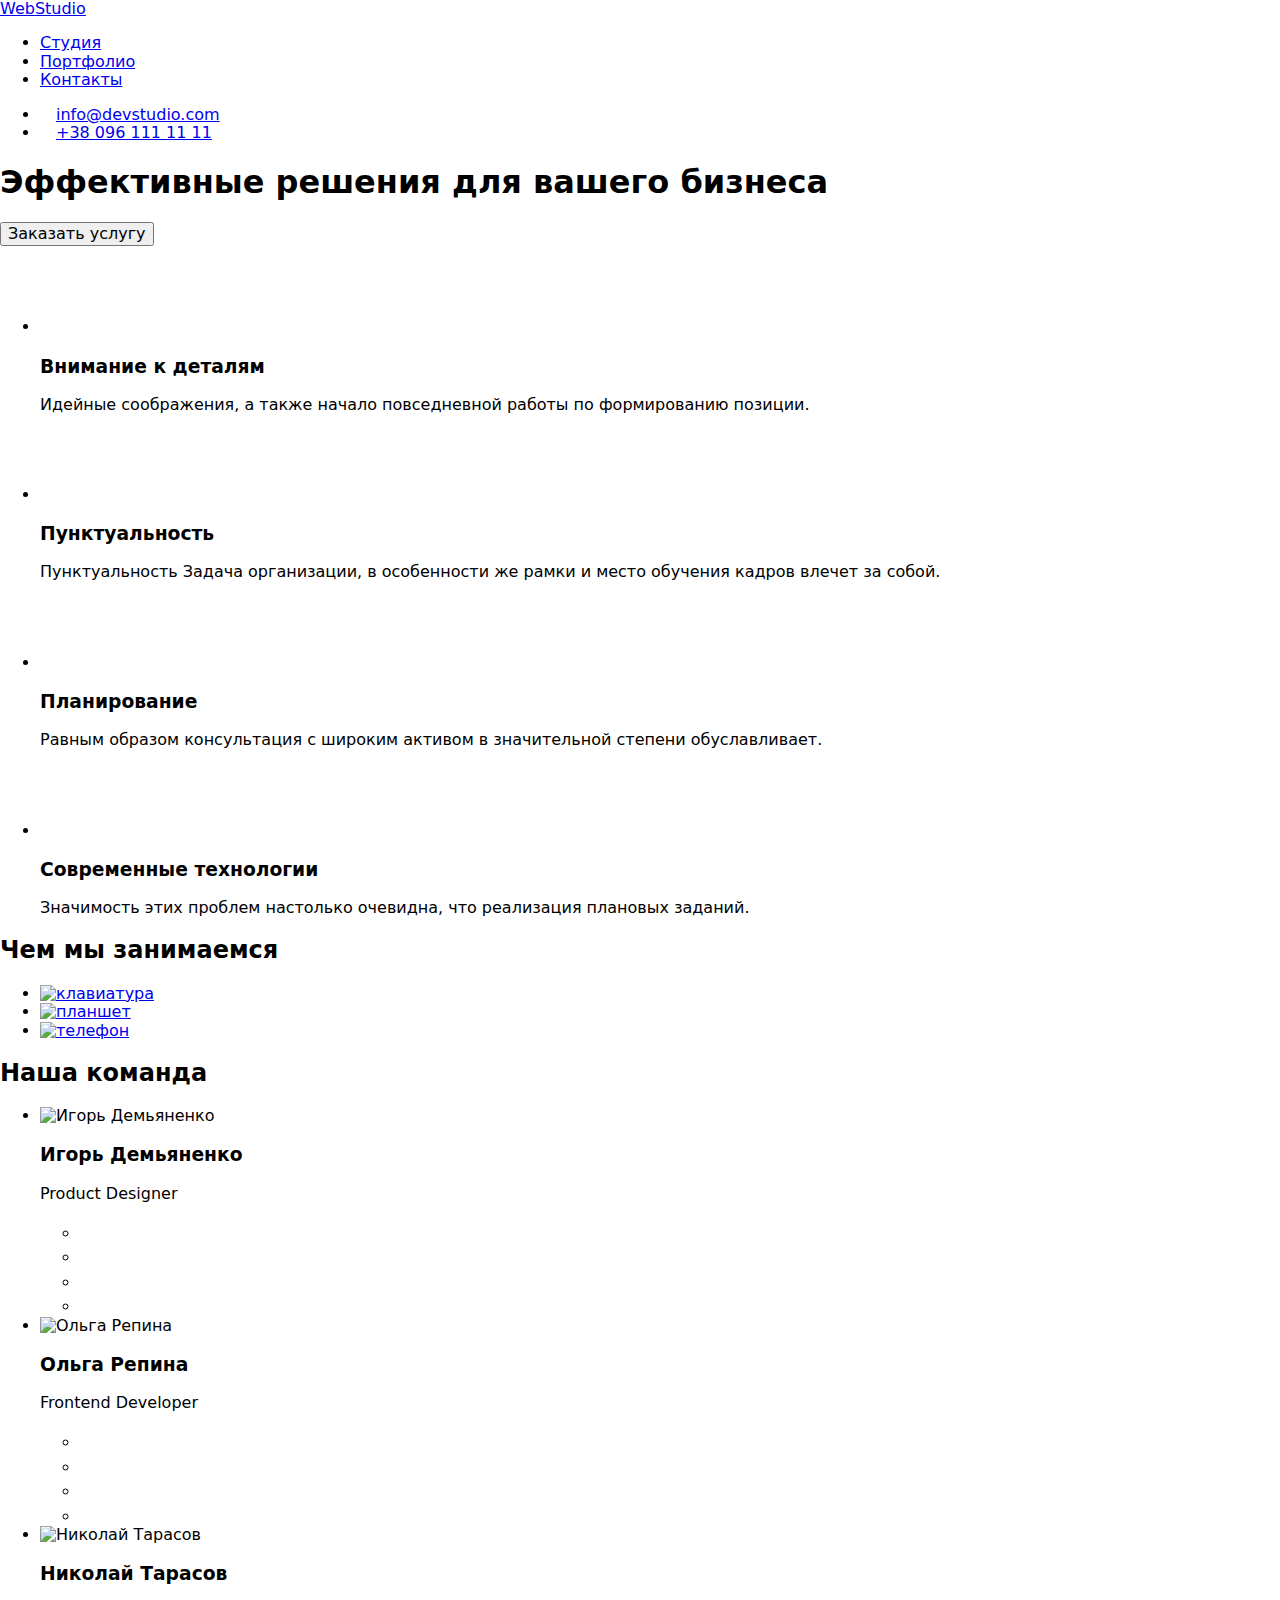
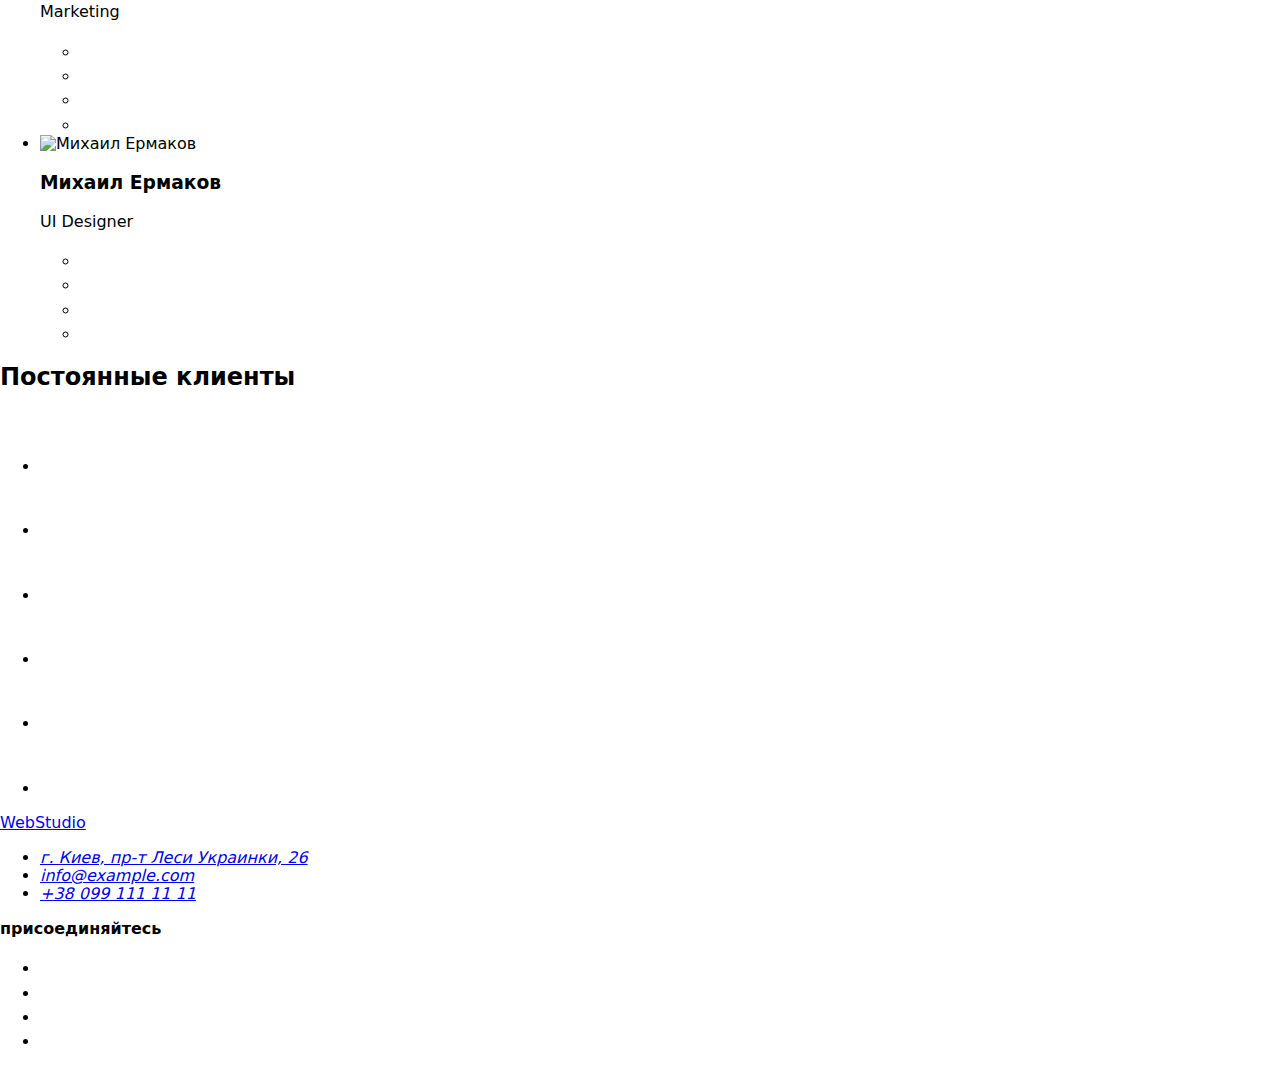
==== index.html @ 39ee857d "Add files via upload" ====
<!DOCTYPE html>
<html lang="ru">

<head>
    <meta charset="UTF-8" />
    <meta http-equiv="X-UA-Compatible" content="IE=edge" />
    <meta name="viewport" content="width=device-width, initial-scale=1.0" />
    <title>GOIT-MARKUP-HW-03</title>
    
    <!--Шрифти-->
    <link rel="preconnect" href="https://fonts.googleapis.com">
    <link rel="preconnect" href="https://fonts.gstatic.com" crossorigin>
    <link
        href="https://fonts.googleapis.com/css2?family=Raleway:wght@700&family=Roboto:wght@400;500;700;900&display=swap"
        rel="stylesheet">
        <!--normalize styles start-->
        <link rel="stylesheet" href="https://cdn.jsdelivr.net/npm/modern-normalize@1.1.0/modern-normalize.min.css">
        <!--normalize styles end-->
        <!--Стили файла index.html-->
    <link rel="stylesheet" href="./CSS/styles.css">    
</head>

<body>
    
    <header class="header">
            <div class="container top">
            <nav class="navilist">
                    <a class="logo" href="index.html"><span>Web</span>Studio</a>
                <ul class="list-a">
                    <li class="list"><a class="current header-link" href="index.html">Студия</a></li>
                    <li class="list"><a class="header-link" href="portfolio.html">Портфолио</a></li>
                    <li class="list"><a class="header-link" href="contakt">Контакты</a></li>
                </ul>
        </nav> 
        <ul class="nav">
            <li class="list-contact list"><a class="contact-link" href="mailto:info@devstudio.com" aria-label="почта"><svg class="icon" width="16" height="12">
                <use href="./imeges/icons.svg#icon-emeill"></use>
            </svg>info@devstudio.com</a>
            </li>
            <li class="list-contact list"><a class="contact-link" href="tel:+380961111111" aria-label="телефон"><svg class="icon" width="16" height="12">
                <use href="./imeges/icons.svg#icon-phone"></use></svg>+38 096 111 11 11</a>
            </li>
        </ul>
                
        </div>
    </header> 
        
        <main>
            <section class="header-block box overiay">
            <div class="container">
                <h1 class="block">
                Эффективные решения для вашего бизнеса
            </h1>
            <button class="header-button" type="button">Заказать услугу</button>
            </div>
        </section> 
        
        <section class="section">
        <div class="container">
            <h2 hidden>Наши задачи</h2>
            <ul class="detali about-text">
                <li class="title-list">
                    <div class="feature">
                        <svg width="70" height="70">
                        <use href="./imeges/icons.svg#icon-antenna"></use>
                    </svg>
                    </div>
                    
                    <h3 class="about-title">Внимание к деталям</h3>
                    <p class="about-list">
                        Идейные соображения, а также начало повседневной работы по
                        формированию позиции.
                    </p>
                </li>
                <li class="title-list">
                    <div class="feature">
                        <svg width="70" height="70">
                        <use href="./imeges/icons.svg#icon-clock"></use>
                    </svg>
                    </div>
                    
                    <h3 class="about-title">Пунктуальность</h3>
                    <p class="about-list">
                        Пунктуальность Задача организации, в особенности же рамки и место
                        обучения кадров влечет за собой.
                    </p>
                </li>
                <li class="title-list">
                    <div class="feature">
                        <svg width="70" height="70">
                        <use href="./imeges/icons.svg#icon-diagram"></use>
                    </svg>
                    </div>
                    
                    <h3 class="about-title">Планирование</h3>
                    <p class="about-list">
                        Равным образом консультация с широким активом в значительной
                        степени обуславливает.
                    </p>
                </li>
                <li class="title-list">
                    <div class="feature">
                        <svg width="70" height="70">
                        <use href="./imeges/icons.svg#icon-astronaut"></use>
                    </svg>
                    </div>
                    
                    <h3 class="about-title">Современные технологии</h3>
                    <p class="about-list">
                        Значимость этих проблем настолько очевидна, что реализация
                        плановых заданий.
                    </p>
                </li>
            </ul>
        </div>
        </section>
        
        <section class="section innert">
            <div class="container">
            <h2 class="about">Чем мы занимаемся</h2>
            <ul class="about-a">
                <li class="about-a">
                    <a href="./imeges/img1.jpg"><img src="./imeges/img1.jpg" alt="клавиатура" width="370"
                            height="294" /></a>
                </li>
                <li class="about-a">
                    <a href="./imeges/img2(1).jpg"><img src="./imeges/img2(1).jpg" alt="планшет" width="370"
                            height="294" /></a>
                </li>
                <li class="about-a">
                    <a href="./imeges/img3.jpg"><img src="./imeges/img3.jpg" alt="телефон" width="370"
                            height="294" /></a>
                </li>
            </ul>
            </div>
        </section>
        
        <section class="section comanda">
            <div class="container">
                
                    <h2 class="about">Наша команда</h2>
                    <ul class="card">
                        <li class="team-itt">
                    <img src="./imeges/img4(1).jpg" alt="Игорь Демьяненко" width="270" height="260" />
                    <div class="team-cardi">
                        <h3 class="title">Игорь Демьяненко</h3>
                    <p class="title-title" lang="en">Product Designer</p>
                    <ul class="media">
                        <li class="media-list">
                            <a class="sicial-media-linc"
                    href="" 
                    target="_blank"
                    rel="noopener noreferrer"
                    aria-label="instagram"> 
                        <svg class="sicial-media-icon" width="20" height="20">
                            <use href="./imeges/icons.svg#icon-instagram"></use>
                        </svg>
                    </a>
                        </li>
                        <li class="media-list">
                    <a class="sicial-media-linc" 
                    href="" 
                    target="_blank" 
                    rel="noopener noreferrer" 
                    aria-label="twitter">
                        <svg class="sicial-media-icon" width="20" height="20">
                            <use href="./imeges/icons.svg#icon-twitter"></use>
                        </svg>
                    </a>
                        </li>
                        <li class="media-list">
                    <a class="sicial-media-linc" 
                    href="" 
                    target="_blank" 
                    rel="noopener noreferrer" 
                    aria-label="facebook">
                        <svg class="sicial-media-icon" width="20" height="20">
                            <use href="./imeges/icons.svg#icon-facebook"></use>
                        </svg>
                    </a>
                        </li>
                        <li class="media-list">
                    <a class="sicial-media-linc" 
                    href="" 
                    target="_blank" 
                    rel="noopener noreferrer" 
                    aria-label="linkedin">
                        <svg class="sicial-media-icon" width="20" height="20">
                            <use href="./imeges/icons.svg#icon-linkedin"></use>
                        </svg>
                    </a>
                        </li>
                    </ul>
                    </div>
                        </li>
                        <li class="team-itt">
                        <img src="./imeges/img5(1).jpg" alt="Ольга Репина" width="270" height="260" />    
                    <div class="team-cardi">
                    <h3 class="title">Ольга Репина</h3>
                    <p class="title-title" lang="en">Frontend Developer</p>
                    <ul class="media">
                        <li class="media-list">
                            <a class="sicial-media-linc" 
                            href="" 
                            target="_blank" 
                            rel="noopener noreferrer" 
                            aria-label="instagram">
                                <svg class="sicial-media-icon" width="20" height="20">
                                    <use href="./imeges/icons.svg#icon-instagram"></use>
                                </svg>
                            </a>
                        </li>
                        <li class="media-list">
                            <a class="sicial-media-linc" 
                            href="" 
                            target="_blank" 
                            rel="noopener noreferrer" 
                            aria-label="twitter">
                                <svg class="sicial-media-icon" width="20" height="20">
                                    <use href="./imeges/icons.svg#icon-twitter"></use>
                                </svg>
                            </a>
                        </li>
                        <li class="media-list">
                            <a class="sicial-media-linc" 
                            href="" 
                            target="_blank" 
                            rel="noopener noreferrer" 
                            aria-label="facebook">
                                <svg class="sicial-media-icon" width="20" height="20">
                                    <use href="./imeges/icons.svg#icon-facebook"></use>
                                </svg>
                            </a>
                        </li>
                        <li class="media-list">
                            <a class="sicial-media-linc" 
                            href="" 
                            target="_blank" 
                            rel="noopener noreferrer" 
                            aria-label="linkedin">
                                <svg class="sicial-media-icon" width="20" height="20">
                                    <use href="./imeges/icons.svg#icon-linkedin"></use>
                                </svg>
                            </a>
                        </li>
                    </ul>
                    </div>
                        </li>
                        <li class="team-itt">
                    <img src="./imeges/img6(1).jpg" alt="Николай Тарасов" width="270" height="260" />
                    <div class="team-cardi">
                        <h3 class="title">Николай Тарасов</h3>
                    <p class="title-title" lang="en">Marketing</p>
                    <ul class="media">
                        <li class="media-list">
                            <a class="sicial-media-linc" 
                            href="" 
                            target="_blank" 
                            rel="noopener noreferrer" 
                            aria-label="instagram">
                                <svg class="sicial-media-icon" width="20" height="20">
                                    <use href="./imeges/icons.svg#icon-instagram"></use>
                                </svg>
                            </a>
                        </li>
                        <li class="media-list">
                            <a class="sicial-media-linc" 
                            href="" 
                            target="_blank" 
                            rel="noopener noreferrer" 
                            aria-label="twitter">
                                <svg class="sicial-media-icon" width="20" height="20">
                                    <use href="./imeges/icons.svg#icon-twitter"></use>
                                </svg>
                            </a>
                        </li>
                        <li class="media-list">
                            <a class="sicial-media-linc" 
                            href="" 
                            target="_blank" 
                            rel="noopener noreferrer" 
                            aria-label="facebook">
                                <svg class="sicial-media-icon" width="20" height="20">
                                    <use href="./imeges/icons.svg#icon-facebook"></use>
                                </svg>
                            </a>
                        </li>
                        <li class="media-list">
                            <a class="sicial-media-linc" 
                            href="" 
                            target="_blank" 
                            rel="noopener noreferrer" 
                            aria-label="linkedin">
                                <svg class="sicial-media-icon" width="20" height="20">
                                    <use href="./imeges/icons.svg#icon-linkedin"></use>
                                </svg>
                            </a>
                        </li>
                    </ul>
                </div>
                        </li>
                        <li class="team-itt">
                    <img src="./imeges/img7(1).jpg" alt="Михаил Ермаков" width="270" height="260" />
                    <div class="team-cardi">
                        <h3 class="title">Михаил Ермаков</h3>
                    <p class="title-title" lang="en">UI Designer</p>
                    <ul class="media">
                        <li class="media-list">
                            <a class="sicial-media-linc" href="" target="_blank" rel="noopener noreferrer" aria-label="instagram">
                                <svg class="sicial-media-icon" width="20" height="20">
                                    <use href="./imeges/icons.svg#icon-instagram"></use>
                                </svg>
                            </a>
                        </li>
                        <li class="media-list">
                            <a class="sicial-media-linc" href="" target="_blank" rel="noopener noreferrer" aria-label="twitter">
                                <svg class="sicial-media-icon" width="20" height="20">
                                    <use href="./imeges/icons.svg#icon-twitter"></use>
                                </svg>
                            </a>
                        </li>
                        <li class="media-list">
                            <a class="sicial-media-linc" href="" target="_blank" rel="noopener noreferrer" aria-label="facebook">
                                <svg class="sicial-media-icon" width="20" height="20">
                                    <use href="./imeges/icons.svg#icon-facebook"></use>
                                </svg>
                            </a>
                        </li>
                        <li class="media-list">
                            <a class="sicial-media-linc" href="" target="_blank" rel="noopener noreferrer" aria-label="linkedin">
                                <svg class="sicial-media-icon" width="20" height="20">
                                    <use href="./imeges/icons.svg#icon-linkedin"></use>
                                </svg>
                            </a>
                        </li>
                    </ul>
                </div>
                        </li>
                    </ul>
                
            </div>
            
        </section>
        <section class="section">
            <div class="container">
                <h2 class="about">Постоянные клиенты</h2>
                <ul class="client-items">
                    <li class="client">
                            <a class="client-list" href=""
                        target="_blank"
                    rel="noopener noreferrer"
                    aria-label="logo">
                    <svg class="client-icon" width="106" height="60">
                        <use href="./imeges/icons.svg#icon-logo"></use>
                    </svg>
                </a>
                    </li>
                    <li class="client">
                        <a class="client-list" href=""
                        target="_blank"
                    rel="noopener noreferrer"
                    aria-label="logo-1">
                    <svg class="client-icon" width="106" height="60">
                        <use href="./imeges/icons.svg#icon-logo-1"></use>
                        </svg>
                    </a>
                    </li>
                    <li class="client">
                    <a class="client-list" href="" 
                        target="_blank" 
                        rel="noopener noreferrer"
                        aria-label="logo-2">
                            <svg class="client-icon" width="106" height="60">
                                <use href="./imeges/icons.svg#icon-logo-2"></use>
                            </svg>
                        </a>
                    </li>
                    <li class="client">
                        <a class="client-list" href="" 
                        target="_blank" 
                        rel="noopener noreferrer" 
                        aria-label="logo-3">
                            <svg class="client-icon" width="106" height="60">
                                <use href="./imeges/icons.svg#icon-logo-3"></use>
                            </svg>
                        </a>
                    </li>
                    <li class="client">
                        <a class="client-list" href="" 
                        target="_blank" 
                        rel="noopener noreferrer" 
                        aria-label="logo-4">
                            <svg class="client-icon" width="106" height="60">
                                <use href="./imeges/icons.svg#icon-logo-4"></use>
                            </svg>
                        </a>
                    </li>
                    <li class="client">
                        <a class="client-list" href="" 
                        target="_blank" 
                        rel="noopener noreferrer" 
                        aria-label="logo-5">
                            <svg class="client-icon" width="106" height="60">
                                <use  href="./imeges/icons.svg#icon-logo-5"></use>
                            </svg>
                        </a>
                    </li>
                </ul>
            </div>
            
        </section>
    </main>
    <footer class="footer">
        <div class="container line">
            <div class="fot">
                <a class="footer-logo" href="index.html"><span>Web</span>Studio</a>
        
        <address class="foott">
            <ul>
                <li class="addres"><a class="footer-addres foot" href="https://goo.gl/maps/piqngm7oDQpEDh6u6" target="_blank"
                        rel="noopener nofollow noreferrer">г. Киев, пр-т Леси Украинки, 26</a></li>
                <li class="addres">
                    <a class="contakt-link foot" href="mailto:info@example.com">info@example.com</a>
                </li>
                <li class="addres">
                    <a class="contakt-link foot" href="tel:+380991111111">+38 099 111 11 11</a>
                </li>
            </ul>
        </address>
            </div>
            <div class="fotter">
                <strong class="footer-media">присоединяйтесь</strong>
        <ul class="media">
            <li class="media-list">
                <a class="footer-sicial" href="" target="_blank" rel="noopener noreferrer" aria-label="instagram">
                    <svg class="footer-media-icon" width="20" height="20">
                        <use href="./imeges/icons.svg#icon-instagram"></use>
                    </svg>
                </a>
            </li>
            <li class="media-list">
                <a class="footer-sicial" href="" target="_blank" rel="noopener noreferrer" aria-label="twitter">
                    <svg class="footer-media-icon" width="20" height="20">
                        <use href="./imeges/icons.svg#icon-twitter"></use>
                    </svg>
                </a>
            </li>
            <li class="media-list">
                <a class="footer-sicial" href="" target="_blank" rel="noopener noreferrer" aria-label="facebook">
                    <svg class="footer-media-icon" width="20" height="20">
                        <use href="./imeges/icons.svg#icon-facebook"></use>
                    </svg>
                </a>
            </li>
            <li class="media-list">
                <a class="footer-sicial" href="" target="_blank" rel="noopener noreferrer" aria-label="linkedin">
                    <svg class="footer-media-icon" width="20" height="20">
                        <use href="./imeges/icons.svg#icon-linkedin"></use>
                    </svg>
                </a>
            </li>
        </ul>
            </div>
        </div>
    </footer>
</body>

</html>
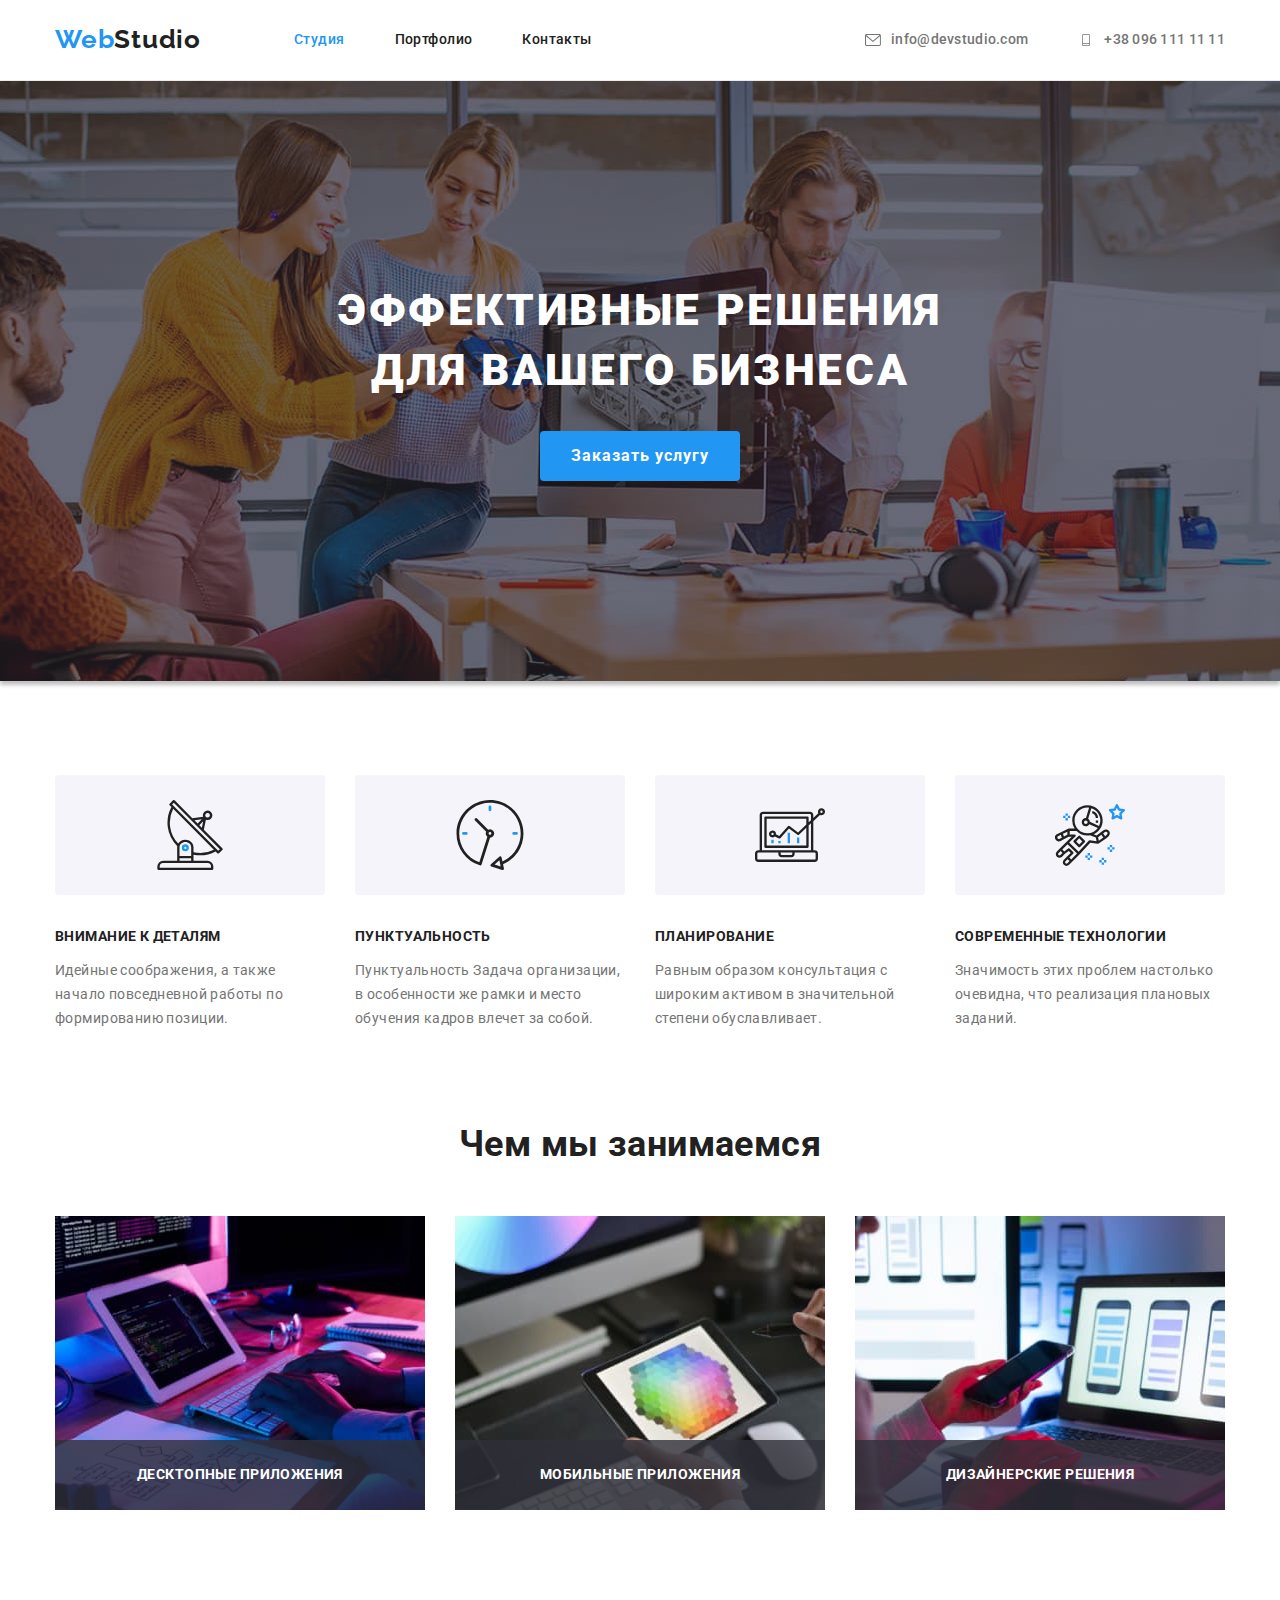
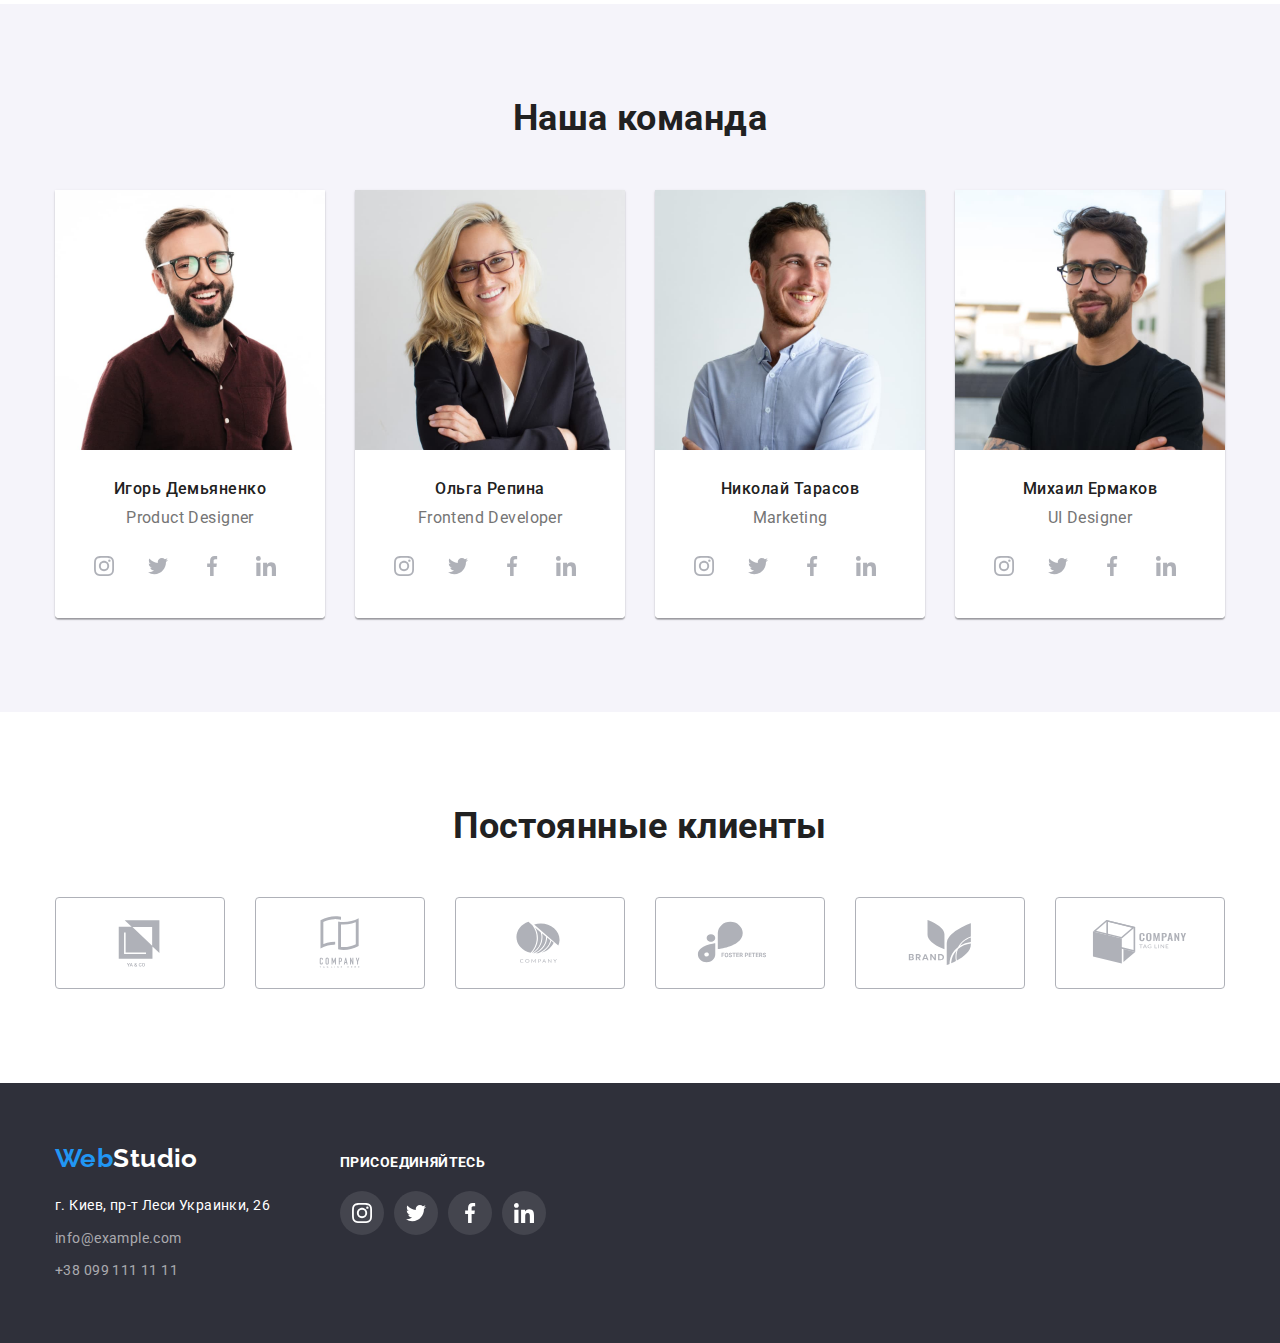
==== commit dc148632: "работа" ====
--- a/index.html
+++ b/index.html
@@ -46,12 +46,32 @@
     </header> 
         
         <main>
-            <section class="header-block box overiay">
+            <section class="header-block box overliay">
             <div class="container">
                 <h1 class="block">
                 Эффективные решения для вашего бизнеса
             </h1>
-            <button class="header-button" type="button">Заказать услугу</button>
+
+
+            <button data-modal-open="" class="header-button" type="button" >Заказать услугу</button>
+
+
+
+            <div class="backdrop is-hidden" data-modal>
+                <div class="modal">
+                    <p>
+                        Lorem ipsum dolor sit amet consectetur adipisicing elit. Officia, ex.,
+                    </p>
+                    <button data-modal-close=""><svg class="icon-close" width="18" height="18">
+                        <use href="./imeges/icons.svg#icon-close"></use>
+                    </svg></button>
+                </div>
+
+            </div>
+            
+
+
+
             </div>
         </section> 
         
@@ -122,14 +142,23 @@
                 <li class="about-a">
                     <a href="./imeges/img1.jpg"><img src="./imeges/img1.jpg" alt="клавиатура" width="370"
                             height="294" /></a>
+                    <div class="label">
+                        <h3 class="meta">Десктопные приложения</h3>
+                    </div>        
                 </li>
                 <li class="about-a">
                     <a href="./imeges/img2(1).jpg"><img src="./imeges/img2(1).jpg" alt="планшет" width="370"
                             height="294" /></a>
+                        <div class="label">
+                            <h3 class="meta">Мобильные приложения</h3>
+                        </div>
                 </li>
                 <li class="about-a">
                     <a href="./imeges/img3.jpg"><img src="./imeges/img3.jpg" alt="телефон" width="370"
                             height="294" /></a>
+                        <div class="label">
+                            <h3 class="meta">Дизайнерские решения</h3>
+                        </div>
                 </li>
             </ul>
             </div>
@@ -346,9 +375,8 @@
                 <h2 class="about">Постоянные клиенты</h2>
                 <ul class="client-items">
                     <li class="client">
-                            <a class="client-list" href=""
-                        target="_blank"
-                    rel="noopener noreferrer"
+                            <a class="client-list" href="#"
+                    
                     aria-label="logo">
                     <svg class="client-icon" width="106" height="60">
                         <use href="./imeges/icons.svg#icon-logo"></use>
@@ -356,9 +384,8 @@
                 </a>
                     </li>
                     <li class="client">
-                        <a class="client-list" href=""
-                        target="_blank"
-                    rel="noopener noreferrer"
+                        <a class="client-list" href="#"
+                    
                     aria-label="logo-1">
                     <svg class="client-icon" width="106" height="60">
                         <use href="./imeges/icons.svg#icon-logo-1"></use>
@@ -366,9 +393,8 @@
                     </a>
                     </li>
                     <li class="client">
-                    <a class="client-list" href="" 
-                        target="_blank" 
-                        rel="noopener noreferrer"
+                    <a class="client-list" href="#" 
+                        
                         aria-label="logo-2">
                             <svg class="client-icon" width="106" height="60">
                                 <use href="./imeges/icons.svg#icon-logo-2"></use>
@@ -376,9 +402,8 @@
                         </a>
                     </li>
                     <li class="client">
-                        <a class="client-list" href="" 
-                        target="_blank" 
-                        rel="noopener noreferrer" 
+                        <a class="client-list" href="#" 
+                        
                         aria-label="logo-3">
                             <svg class="client-icon" width="106" height="60">
                                 <use href="./imeges/icons.svg#icon-logo-3"></use>
@@ -386,9 +411,8 @@
                         </a>
                     </li>
                     <li class="client">
-                        <a class="client-list" href="" 
-                        target="_blank" 
-                        rel="noopener noreferrer" 
+                        <a class="client-list" href="#" 
+                        
                         aria-label="logo-4">
                             <svg class="client-icon" width="106" height="60">
                                 <use href="./imeges/icons.svg#icon-logo-4"></use>
@@ -396,9 +420,8 @@
                         </a>
                     </li>
                     <li class="client">
-                        <a class="client-list" href="" 
-                        target="_blank" 
-                        rel="noopener noreferrer" 
+                        <a class="client-list" href="#" 
+                        
                         aria-label="logo-5">
                             <svg class="client-icon" width="106" height="60">
                                 <use  href="./imeges/icons.svg#icon-logo-5"></use>
@@ -463,6 +486,7 @@
             </div>
         </div>
     </footer>
+    <script src="./js/modal.js"></script>
 </body>
 
 </html>--- a/CSS/styles.css
+++ b/CSS/styles.css
@@ -0,0 +1,991 @@
+*,
+*::before,
+*::after {
+box-sizing: border-box;
+}
+
+:root {
+    --black-text: #212121;
+    --grey-text: #757575;
+    --grey-bg: #F5F4FA;
+    --white: #ffffff;
+    --blue: #2196f3;
+    --bluedark: #188CE8;
+    --black-bg: #2F303A;
+    --crem: #EEEEEE;
+    --crem-grey: #E5E5E5;
+    --grey: #ECECEC;
+    --grey-blue: #AFB1B8;
+    --items:3;
+    --indent:30px;
+    --anim-fast:250ms;
+    --cubik:cubik-bezier (0.4, 0, 0.2, 1);
+}
+
+body {
+    background-color: var(--white);
+    font-family: 'Roboto', sans-serif;
+    font-size: 14px;
+    color: var(--grey-text);
+    line-height: 1.14;
+    letter-spacing: 0.03em;
+
+}
+h1,
+h2,
+h3,
+h4,
+p{
+    margin: 0px;
+
+}
+ul{
+    list-style: none;
+    padding-left: 0;
+    margin: 0;
+}
+
+span {
+    color: var(--blue);
+}
+
+ul {
+    list-style-type: none;
+    margin: 0px;
+    padding: 0px;
+}
+
+img{
+    display: block;
+    max-width: 100%;
+    height: auto;
+}
+a {
+    text-decoration: none;
+} 
+address{
+    font-style: normal;
+        /* or */
+    font-style: inherit;
+}
+
+
+.container{
+width: 1200px;
+padding-left: 15px;
+padding-right: 15px;
+
+margin-left: auto;
+margin-right: auto;
+}
+
+
+.header-block {
+max-width: 1600px;
+padding-top: 200px;
+padding-bottom: 200px;
+color: var(--white);
+
+}
+.header{
+display: flex;
+display: inline-block;
+border-bottom: 1px solid var(--grey);
+
+}
+
+.backdrop{
+    /* position: fixed; */
+    /* top: 0;
+    left: 0; */
+    width: 100%;
+    height: 100%;
+    background-color: var(--white);
+    /* background-color: rgba(255, 255, 255, 0.1); */
+    opacity: 1;
+    visibility: visible;
+    
+}
+.backdrop.is-hidden{
+    visibility: hidden;
+    opacity: 0;
+    pointer-events: none;
+}
+.backdrop.is-hidden .modal {
+    transform: translate(-50%, -50%) scale(0.7);
+}
+.modal{
+    width: 528px;
+    height: 581px; ;
+}
+.icon-close{
+
+    top: 235;
+    left: 1032;
+}
+.picture{
+    position: relative;
+    overflow: hidden;
+
+}
+.team-it:hover .portfolio-overlay{
+transform: translateY(0);
+}
+
+.portfolio-overlay{
+    padding: 15px;
+    backdrop-filter: blur(3px);
+    background-color:rgba(33, 150, 243, 0.9); ;
+    display: flex;
+    align-items: center;
+    justify-content: center;
+    position: absolute;
+    top: 0;
+    left: 0;
+    width: 100%;
+    height: 100%; 
+transition: transform var(--anim-fast);
+
+    transform: translateY(100%);
+
+
+}
+.portfolio-desc{
+    /* position: absolute; */
+    font-family: "Roboto";
+    font-style: normal;
+    font-weight: 400;
+    font-size: 18px;
+    line-height: 1.55;
+    letter-spacing: 0.03em;
+    color: var(--white);
+    margin-left: 24px;
+    margin-right: 24px;
+    
+}
+
+
+
+
+/* img overliay */
+.overliay{
+    max-width: 1600px;
+    height: 600px;
+    margin-left: auto;
+    margin-right: auto;
+
+    
+    background-repeat: no-repeat;
+    background-position: center;
+    background-size: cover; 
+    background-image: linear-gradient(to right, rgba(55, 56, 68, 0.4), rgba(55, 56, 68, 0.4)
+    ), url(../imeges/fon/Img.jpg);
+box-shadow: 0px 4px 4px rgba(0, 0, 0, 0.25);
+
+}
+.box{
+    
+
+background-color: var(--black-bg);
+}
+    
+
+/** Styles icons */
+
+
+
+.feature{
+    display: flex;
+    justify-content: center;
+    align-items: center;
+    margin-bottom: 30px;
+    border-radius: 4px ;
+width: 270px;
+height: 120px;
+background-color: var(--grey-bg);
+}
+
+
+.icon{
+    margin-right: 10px;
+    align-items: center;
+}
+
+.contact-link:hover,
+.contact-link:focus{
+    color: var(--blue);
+}
+
+
+.icon{
+    fill: currentColor;
+}
+
+
+
+
+.media{
+    display: flex;
+    justify-content: center;
+}
+.media-list{
+    margin-right: 10px;
+}
+.sicial-media-linc:hover .sicial-media-icon,
+.sicial-media-linc:focus .sicial-media-icon{
+fill: var(--white);
+}
+
+.sicial-media-linc:hover,
+.sicial-media-linc:focus{
+    fill: var(--white);
+}
+.sicial-media-icon{
+    fill: currentColor;
+}
+
+
+
+.sicial-media-linc{
+    display: flex;
+    align-items: center;
+    justify-content: center;
+    width: 44px;
+    height: 44px;
+    color: var(--grey-blue);
+    border-radius: 50%;
+
+    /* transition-property: color;
+    transition-duration: var(--anim-fast);
+    transition-timing-function: ease-in-out; */
+    
+transition: color,background-color, 250ms, ease-in-out;
+
+}
+.sicial-media-linc:hover,
+.sicial-media-linc:focus{
+    background-color: var(--blue);
+}
+.client-list{
+    transition: color, border-color, 250ms, ease-in-out;
+
+    box-sizing: border-box;
+    border: 1px solid var(--grey-blue);
+    color: var(--grey-blue);
+    border-radius: 4px;
+}
+
+.client-icon{
+    display: flex;
+    justify-content: center;
+    align-items: center;
+fill: var(--grey-blue);
+}
+.client{
+    width: 100%;
+    height: 100%;
+}
+
+
+.client-icon{
+    fill: currentColor;
+}
+.client-list:hover,
+.client-list:focus{
+    color: var(--blue);
+    border-color: var(--blue);
+}
+
+
+.client-items{
+    display: flex;
+margin-top: 50px;
+} 
+.client{
+width: 170px;
+    height: 92px;
+    fill: var(--grey-blue);
+}
+.client:not(:last-child){
+    margin-right: 30px;
+}
+.client-list{
+    width: 100%;
+    height: 100%;
+    display: flex;
+    background-color: var(--white);
+    justify-content: center;
+    align-items: center;
+
+    transition: color, border-color, 250ms, ease-in-out;
+}
+
+
+
+.footer-media{
+    font-family: "Roboto";
+    font-style: normal;
+    font-weight: 700;
+    font-size: 14px;
+    line-height: 1.14;
+    letter-spacing: 0.03em;
+    text-transform: uppercase;
+    color: var(--white);
+}
+.footer-media{
+    display: flex;
+    margin-bottom: 20px;
+
+}
+
+.footer-media-icon{
+    fill: var(--white);
+
+    transition: color, 250ms, ease-in-out;
+    
+}
+.footer-sicial{
+    display: flex;
+        align-items: center;
+        justify-content: center;
+        color: var(--white);
+        border-radius: 50%;
+        width: 44px;
+        height: 44px;
+        background-color: rgba(255, 255, 255, 0.1);
+
+        transition: color, background-color, 250ms, ease-in-out;
+}
+.footer-sicial:hover,
+.footer-sicial:focus{
+    background-color: var(--blue);
+}
+
+.footer-sicial:hover,
+.footer-sicial:focus{
+    fill: currentColor;
+}
+.footer-sicial:hover .footer-media-icon,
+.footer-sicial:focus .footer-media-icon{
+    fill: var(--white);
+
+}
+/* posishion */
+
+.about-a{
+    position: relative;
+}
+.label{
+    display: flex;
+    justify-content: center;
+    align-items: center;
+    position: absolute;
+width: 370px; ;
+height: 70px;
+    background: rgba(47, 48, 58, 0.8);
+}
+.meta{
+    font-family: "Roboto";
+    font-weight: 700;
+    font-size: 14px;
+line-height: 1.14;
+text-align: center;
+letter-spacing: 0.03em;
+text-transform: uppercase;
+color: var(--white);
+}
+
+.fotter{
+    margin-left: 70px;
+}
+
+.line{
+    display: flex;
+    align-items: baseline;
+}
+
+
+.top{
+    display: inline-flex;
+    justify-content: space-between;
+}
+.navilist{
+display: flex;
+    align-items: center;
+}
+
+.nav{
+display: flex;
+align-items: center; 
+}
+
+.list-a{
+    display: flex;
+    
+}
+
+
+.ul{
+
+margin-right: 50px;
+}
+.list{
+    
+    align-items: center;
+        margin-right: 50px;
+}
+
+.list:last-child{
+    margin-right: 0px;
+}
+.header-link:hover,
+.header-link:focus {
+    color: var(--blue)
+}
+
+.logo {
+    font-family: 'Raleway';
+    font-style: normal;
+    font-weight: 700;
+    font-size: 26px;
+    line-height: 1.2;
+    letter-spacing: 0.03em;
+    color: var(--black-text);
+    
+    margin-right: 93px;
+}
+.header-link{
+    display:inline-block;
+    align-items: center;
+    color: var(--black-text);
+
+    transition: color, 250ms, ease-in-out;
+}
+
+.header-link:last-child {
+    
+    margin-right: 0px;
+}
+
+.contact-link {
+    
+    font-family: Roboto;
+    font-style: normal;
+    font-weight: 500;
+    font-size: 14px;
+    line-height: 1.14;
+    letter-spacing: 0.02em;
+    display: flex;
+    align-items: center;
+    /* info@devstudio.com */
+    color: var(--grey-text);
+
+    transition: color, 250ms, ease-in-out;
+}
+
+.contact-link:hover,
+.contact-link:focus {
+    color: var(--blue);
+
+}
+
+.portfolio-button:hover,
+.portfolio-button:focus {
+    color: var(--white);
+    background-color: var(--bluedark);
+    box-shadow: 0px 1px 3px rgba(0, 0, 0, 0.12), 0px 1px 1px rgba(0, 0, 0, 0.14), 0px 2px 1px rgba(0, 0, 0, 0.2);
+        border-radius: 0px 0px 4px 4px;
+}
+
+
+.button-list:hover,
+.button-list:focus {
+    color: var(--white);
+    background-color: var(--blue);
+    box-shadow: 0px 1px 3px rgba(0, 0, 0, 0.12), 0px 1px 1px rgba(0, 0, 0, 0.14), 0px 2px 1px rgba(0, 0, 0, 0.2);
+        border-radius: 0px 0px 4px 4px;
+
+}
+
+.button-list-a:hover,
+.button-list-a:focus {
+    color: var(--white);
+    background-color: var(--blue);
+    box-shadow: 0px 1px 3px rgba(0, 0, 0, 0.12), 0px 1px 1px rgba(0, 0, 0, 0.14), 0px 2px 1px rgba(0, 0, 0, 0.2);
+        border-radius: 0px 0px 4px 4px;
+}
+
+.button-list-b:hover,
+.button-list-b:focus {
+    color: var(--white);
+    background-color: var(--blue);
+    box-shadow: 0px 1px 3px rgba(0, 0, 0, 0.12), 0px 1px 1px rgba(0, 0, 0, 0.14), 0px 2px 1px rgba(0, 0, 0, 0.2);
+        border-radius: 0px 0px 4px 4px;
+}
+
+.button-list-c:hover,
+.button-list-c:focus {
+    color: var(--white);
+    background-color: var(--blue);
+box-shadow: 0px 1px 3px rgba(0, 0, 0, 0.12), 0px 1px 1px rgba(0, 0, 0, 0.14), 0px 2px 1px rgba(0, 0, 0, 0.2);
+    border-radius: 0px 0px 4px 4px;
+}
+
+.header-link:hover,
+.header-link:focus {
+    color: var(--blue);
+}
+
+.current,
+.curent:hover,
+.curent:focus {
+    color: var(--black-text);
+    color: var(--blue);
+
+}
+
+.header {
+    padding-top: 24px;
+    padding-bottom: 25px;
+    
+    display: flex;
+    align-items: center;
+    font-weight: 500;
+
+}
+
+
+.section{
+    padding-top: 94px;
+    padding-bottom: 94px;
+}
+.block {
+
+    font-family: "Roboto";
+    font-style: normal;
+    text-align: center;
+    font-weight: 900;
+    font-size: 44px;
+    line-height: 1.36;
+    text-transform: uppercase;
+    letter-spacing: 0.06em;
+
+    width: 696px;
+    
+    margin: 0px auto;
+
+}
+
+
+.portfolio-list {
+    font-family: "Roboto";
+    position: absolute;
+    font-style: normal;
+    font-weight: 900;
+    font-size: 44px;
+    line-height: 1.36;
+    text-align: center;
+    letter-spacing: 0.06em;
+    text-transform: uppercase;
+}
+
+.portfolio-title {
+    font-family: "Roboto";
+    font-style: normal;
+    font-weight: 700;
+    font-size: 18px;
+    line-height: 2;
+    
+    margin-bottom: 4px;
+    letter-spacing: 0.06em;
+    color: var(--black-text);
+}
+
+.teksting {
+    font-size: 16px;
+    font-weight: 1.87;
+    color: var(--grey-text);
+    
+}
+
+.title-list{
+    display: inline-block;
+width: 270px;
+
+margin-right: 30px;
+}
+.title-list:last-child{
+    margin-right: 0px;
+}
+
+.about-text{
+display: flex;
+align-content: stretch;
+justify-content: space-evenly;
+
+}
+
+.innert{
+    padding-top: 0;
+}
+.title {
+    font-family: "Roboto";
+    font-weight: 500;
+    text-align: center;
+    margin-bottom: 10px;
+    font-size: 16px;
+    line-height: 1.18;
+    letter-spacing: 0.03em;
+    color: var(--black-text);
+}
+
+.title-title {
+    font-size: 16px;
+    line-height: 1.18;
+    text-align: center;
+    margin-bottom: 16px;
+}
+
+.header-button {
+    display: block;
+    margin-left: auto;
+    margin-right: auto;
+    display: flex;
+    align-items: center;
+    width: 200px;
+    height: 50px;
+    justify-content: center;
+    margin-top: 30px;
+
+    text-align: center;
+    font-family: "Roboto";
+    font-style: normal;
+    font-weight: 700;
+    font-size: 16px;
+    line-height: 1.88;
+    border-radius: 4px;
+    border: 0px;
+    letter-spacing: 0.06em;
+    background-color: var(--blue);
+    color: var(--white);
+
+transition: color, background-color, 250ms, ease-in-out;
+}
+
+.portfolio-button {
+    width: 73px;
+    height: 38px;
+    left: 495px;
+    margin-right: 8px;
+    background-color: var(--blue);
+    box-shadow: 0px 3px 1px rgba(0, 0, 0, 0.1), 0px 1px 2px rgba(0, 0, 0, 0.08), 0px 2px 2px rgba(0, 0, 0, 0.12);
+    border-radius: 4px;
+    border: 0px;
+    font-family: "Roboto";
+    font-style: normal;
+    font-weight: 500;
+    font-size: 16px;
+    line-height: 1.6;
+    color: var(--white);
+
+    transition: color, 250ms, ease-in-out;
+}
+
+
+.about-a{
+    
+    display: flex;
+    justify-content: space-between;
+    
+}
+.label{
+    overflow-x: visible;
+    bottom: 0;
+}
+
+
+
+.about-a:nth-child(-n+3) {
+    
+    margin-right: 0;
+}
+
+.about {
+    
+    font-family: "Roboto";
+    font-style: normal;
+    font-weight: 700;
+    font-size: 36px;
+    line-height: 1.16;
+    color: var(--black-text);
+margin-bottom: 50px;
+
+}
+
+.about-title {
+    color: var(--black-text);
+    text-transform: uppercase;
+    font-size: 14px;
+    line-height: 1.7;
+    font-weight: 700;
+    margin-bottom: 10px;
+}
+
+.about-list {
+    font-family: "Roboto";
+    font-style: normal;
+    font-weight: 400;
+    line-height: 1.7;
+    margin: 0px;
+}
+.group{
+    display: flex;
+    justify-content: center;
+    align-items: center;
+    margin-right: 8px;
+margin-bottom: 50px;
+
+}
+
+.text{
+    color: var(--white);
+}
+
+.button-list {
+    font-family: Roboto;
+    font-style: normal;
+    font-size: 16px;
+    font-weight: 500;
+    line-height: 1.6;
+    letter-spacing: 0.03em;
+    border: 0px;
+    padding: 6px 22px;
+margin-right: 8px;
+transition: color, background-color, box-shadow, border-radius, 250ms, ease-in-out;
+}
+
+.button-list-a {
+
+    border-radius: 4px;
+    font-family: "Roboto";
+    font-style: normal;
+    font-weight: 500;
+    font-size: 16px;
+    line-height: 1.6;
+    border: 0px;
+    padding: 6px 22px;
+    margin-right: 8px;
+    background: var(--grey-bg);
+
+    transition: color, background-color, box-shadow, border-radius, 250ms, ease-in-out;
+}
+
+.button-list-b {
+
+    border-radius: 4px;
+    background: var(--grey-bg);
+    border: 0px;
+    font-family: "Roboto";
+    font-style: normal;
+    font-weight: 500;
+    font-size: 16px;
+    line-height: 1.6;
+    letter-spacing: 0.03em;
+    color: var(--black-text);
+    padding: 6px 22px;
+    margin-right: 8px;
+
+    transition: color, background-color, box-shadow, border-radius, 250ms, ease-in-out;
+}
+
+.button-list-c {
+
+    border-radius: 4px;
+    background: var(--grey-bg);
+    border-radius: 4px;
+    border: 0px;
+    padding: 6px 22px;
+    margin-right: 8px;
+    font-family: "Roboto";
+    font-style: normal;
+    font-weight: 500;
+    font-size: 16px;
+    line-height: 1.6;
+    letter-spacing: 0.03em;
+    color: var(--black-text);
+
+    transition: color, background-color, box-shadow, border-radius, 250ms, ease-in-out;
+}
+
+
+.portfolio-button:hover,
+.portfolio-button:focus {
+    background-color: var(--blue);
+    color: var(--white);
+}
+
+
+.header-button:hover,
+.header-button:focus {
+    background-color: var(--bluedark);
+
+}
+.team-card{ 
+    padding-top: 20px;  
+    padding-left: 24px;
+    padding-bottom: 24px;
+    border-left: 1px solid var(--crem-grey);
+    border-right: 1px solid var(--crem-grey);
+    border-bottom: 1px solid var(--crem-grey);
+}
+.picture{
+    background: var(--white);
+    border-bottom: 1px solid var(--crem);
+    
+    transition: color, background, box-shadow, 250ms, ease-in-out;
+}
+.picture:hover,
+.picture:focus{
+    
+    box-shadow: 0px 1px 1px rgba(0, 0, 0, 0.12), 0px 4px 4px rgba(0, 0, 0, 0.06), 1px 4px 6px rgba(0, 0, 0, 0.16);
+}
+
+.picture{
+    display: block;
+    
+}
+
+
+
+.card-set{
+    display: flex;
+    flex-wrap: wrap;
+    justify-content: center;
+    margin: calc( - 1 * var(--indent) / 2);
+}
+.card-set-items{
+    flex-basis:calc((100% - var(--indent) * var(--items)) / var(--items)) ;
+    margin: calc(var(--indent) / 2);
+}
+.card-set-items:nth-child(-n+3){
+    margin-top: 0;
+}
+.card-set-items:nth-child(3n){
+    margin-right: 0;
+    
+}
+.card-set-items:nth-child(3n + 1){
+    margin-left: 0; 
+}
+
+.card-set-items:nth-child(n + 6){
+    margin-bottom: 0;
+}
+.filter{
+    margin-bottom: 20px;
+}
+
+.team-itt{
+
+display: inline-block;
+margin-right: 30px;
+
+background-color: var(--white);
+
+box-shadow: 0px 1px 3px rgba(0, 0, 0, 0.12), 0px 1px 1px rgba(0, 0, 0, 0.14), 0px 2px 1px rgba(0, 0, 0, 0.2);
+border-radius: 0px 0px 4px 4px;
+
+}
+
+.team-itt:last-child{
+    margin-right: 0px;
+}
+
+.card{
+    display: flex;
+    justify-content: center;
+}
+.card:nth-child(-n+4) {
+    
+    margin-right: 0px
+}
+.section.comanda{
+    background-color: var(--grey-bg);
+}
+
+.about{
+    text-align: center;
+    
+} 
+
+.team-cardi:nth-child(-n+4) {
+    margin-left: 0;
+}
+
+.team-cardi{
+        padding-top: 30px;
+        padding-bottom: 30px;
+        
+
+    border-radius: 0px 0px 4px 4px;
+    background-color: var(--white);
+}
+
+
+
+
+.foott{
+
+margin-top: 20px;
+}
+
+.contakt-link{
+margin-bottom: 9px;
+margin-top: 9px; 
+
+}
+
+.footer {
+    background-color: var(--black-bg);
+
+    padding-top: 60px;
+    padding-bottom: 60px;
+    
+}
+
+.addres{
+    margin-top: 9px;
+
+}
+.addres:last-child{
+    margin-bottom: 0px;
+}
+.footer-logo {
+    color: var(--white);
+    font-family: 'Raleway';
+    font-style: normal;
+    font-weight: 700;
+    font-size: 26px;
+    line-height: 1.17;
+    margin-bottom: 20px;
+}
+
+.footer-addres {
+    font-family: "Roboto";
+    font-style: normal;
+    font-weight: 400;
+    font-size: 14px;
+    line-height: 1.7;
+    color: var(--white);
+    margin-bottom: 9px;
+}
+
+
+.contakt-link {
+    font-family: "Roboto";
+    font-style: normal;
+    font-weight: 400;
+    font-size: 14px;
+    line-height: 1.7;
+    color: rgba(255, 255, 255, 0.6);
+}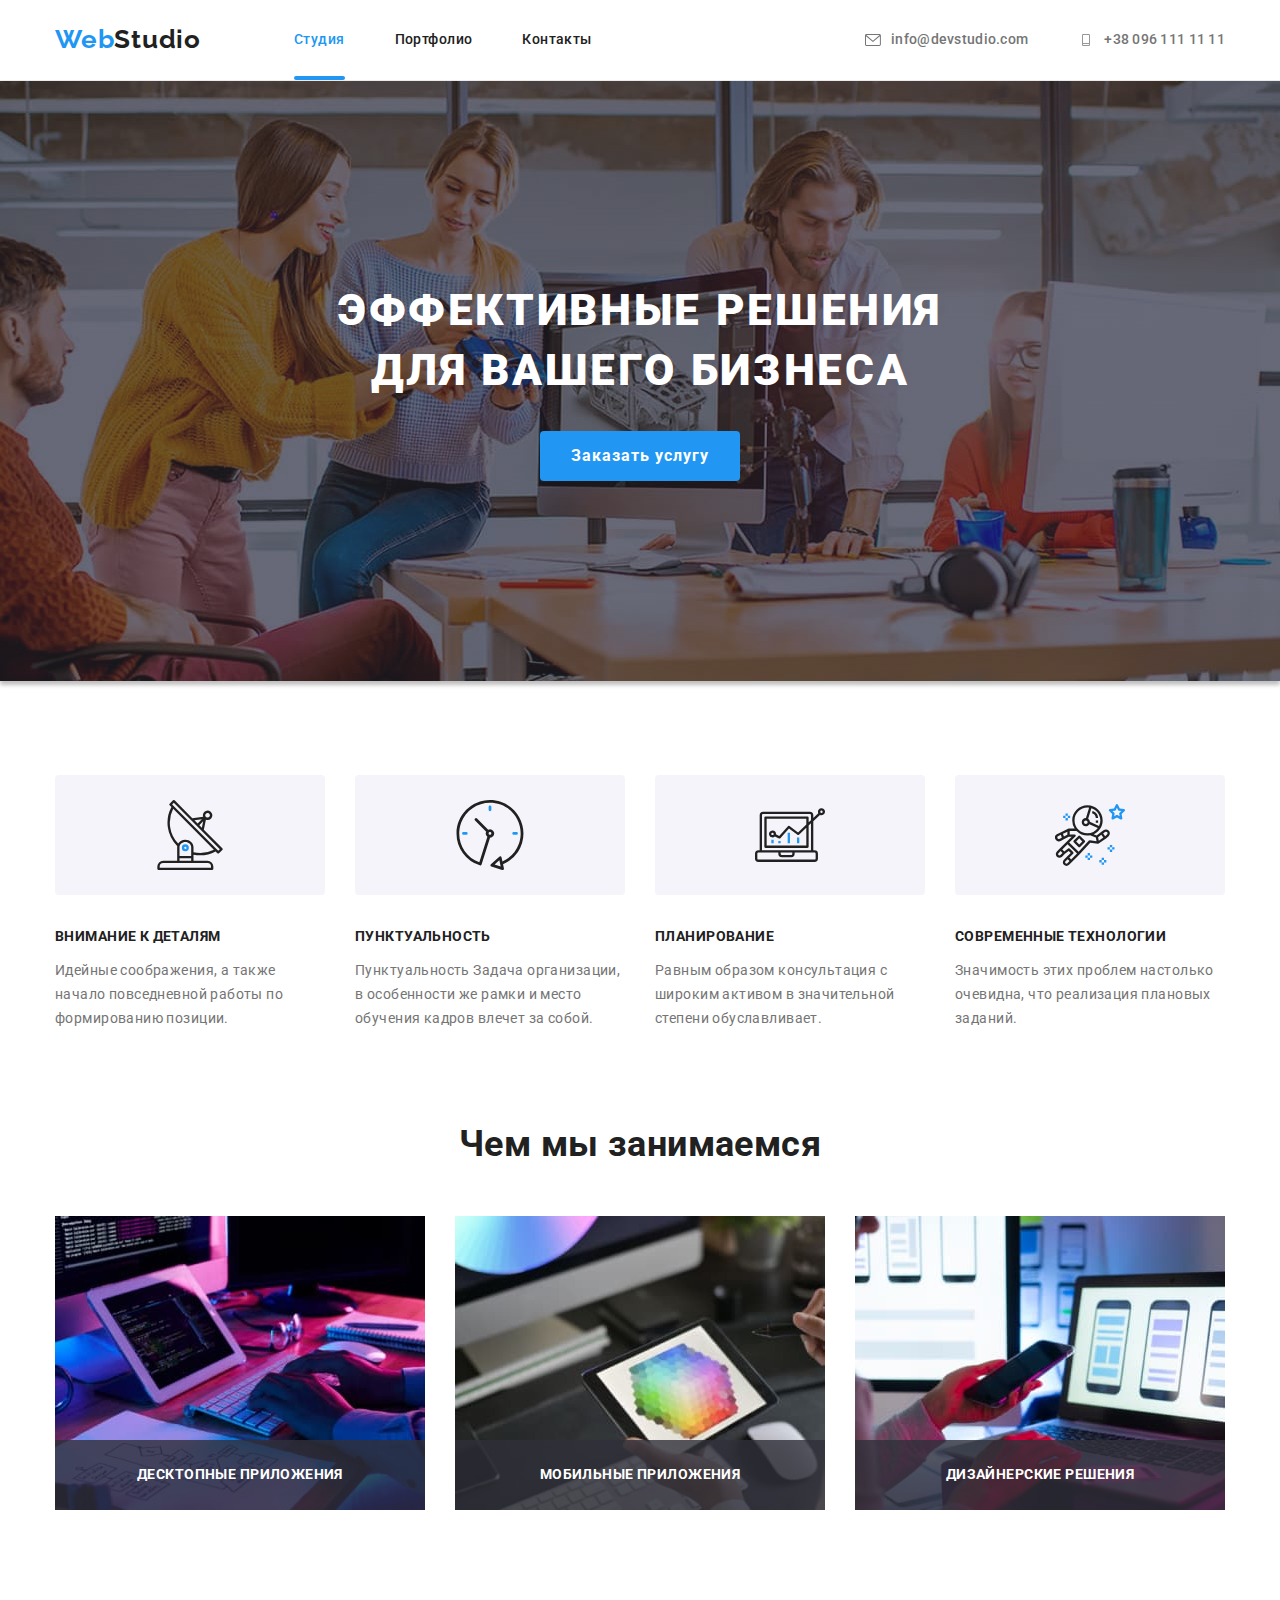
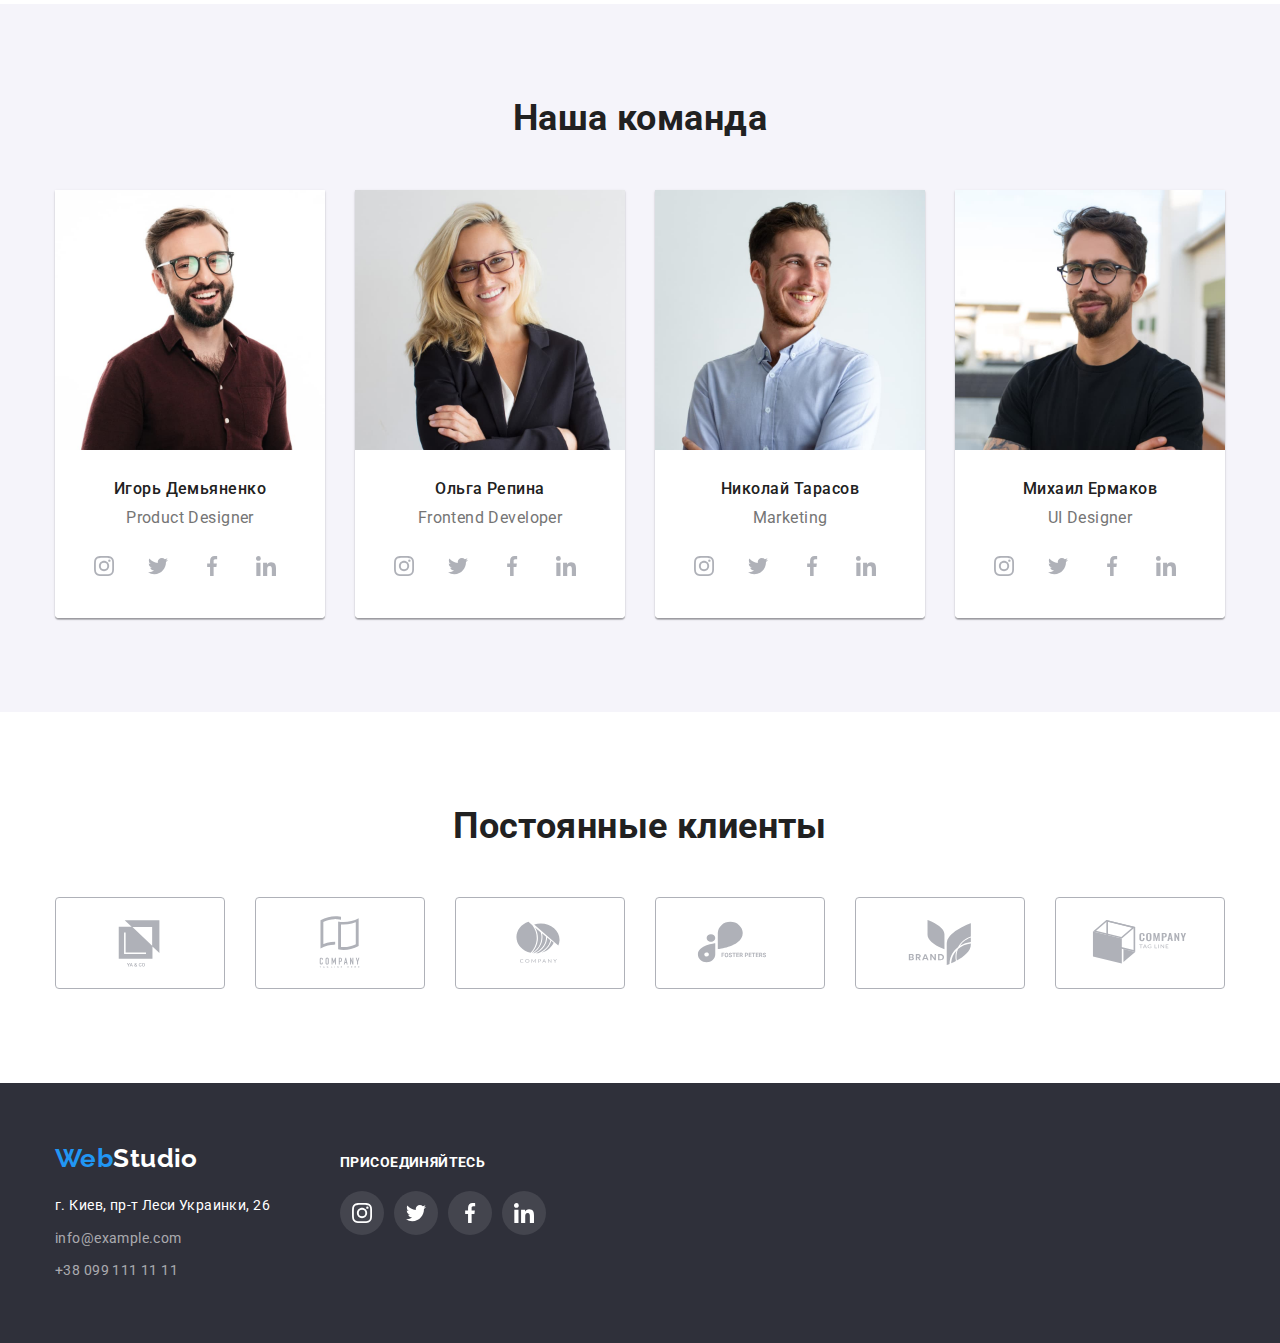
==== commit 118d119c: "Работа" ====
--- a/index.html
+++ b/index.html
@@ -16,20 +16,29 @@
         <!--normalize styles start-->
         <link rel="stylesheet" href="https://cdn.jsdelivr.net/npm/modern-normalize@1.1.0/modern-normalize.min.css">
         <!--normalize styles end-->
+        <!--Animate.css start-->
+        <link rel="stylesheet" href="https://cdnjs.cloudflare.com/ajax/libs/animate.css/4.1.1/animate.min.css" />
+        <!--Animate.css end-->
         <!--Стили файла index.html-->
     <link rel="stylesheet" href="./CSS/styles.css">    
 </head>
 
-<body>
+<body data-body>
     
     <header class="header">
             <div class="container top">
             <nav class="navilist">
                     <a class="logo" href="index.html"><span>Web</span>Studio</a>
                 <ul class="list-a">
-                    <li class="list"><a class="current header-link" href="index.html">Студия</a></li>
-                    <li class="list"><a class="header-link" href="portfolio.html">Портфолио</a></li>
-                    <li class="list"><a class="header-link" href="contakt">Контакты</a></li>
+                    <li class="list">
+                        <a class="current header-link" href="index.html">Студия</a>
+                    </li>
+                    <li class="list">
+                        <a class="header-link" href="portfolio.html">Портфолио</a>
+                    </li>
+                    <li class="list">
+                        <a class="header-link" href="contakt">Контакты</a>
+                    </li>
                 </ul>
         </nav> 
         <ul class="nav">
@@ -48,29 +57,20 @@
         <main>
             <section class="header-block box overliay">
             <div class="container">
-                <h1 class="block">
+                <h1 class="block animate__animated animate__lightSpeedInRight">
                 Эффективные решения для вашего бизнеса
             </h1>
+            <button  class="header-button" type="button" data-modal-open="">Заказать услугу</button>
 
-
-            <button data-modal-open="" class="header-button" type="button" >Заказать услугу</button>
-
-
-
-            <div class="backdrop is-hidden" data-modal>
-                <div class="modal">
-                    <p>
-                        Lorem ipsum dolor sit amet consectetur adipisicing elit. Officia, ex.,
-                    </p>
-                    <button data-modal-close=""><svg class="icon-close" width="18" height="18">
-                        <use href="./imeges/icons.svg#icon-close"></use>
-                    </svg></button>
-                </div>
-
-            </div>
-            
-
-
+<!--Modal window-->
+<div class="backdrop is-hidden" data-modal="">
+    <div class="modal">
+        <button class="modal-close-button" type="button" data-modal-close="">
+            <svg class="icon-close" width="20" height="20">
+                <use href="./imeges/icons.svg#icon-close"></use>
+            </svg></button>
+    </div>
+</div>
 
             </div>
         </section> 
@@ -143,21 +143,21 @@
                     <a href="./imeges/img1.jpg"><img src="./imeges/img1.jpg" alt="клавиатура" width="370"
                             height="294" /></a>
                     <div class="label">
-                        <h3 class="meta">Десктопные приложения</h3>
+                        <p class="meta">Десктопные приложения</p>
                     </div>        
                 </li>
                 <li class="about-a">
                     <a href="./imeges/img2(1).jpg"><img src="./imeges/img2(1).jpg" alt="планшет" width="370"
                             height="294" /></a>
                         <div class="label">
-                            <h3 class="meta">Мобильные приложения</h3>
+                            <p class="meta">Мобильные приложения</p>
                         </div>
                 </li>
                 <li class="about-a">
                     <a href="./imeges/img3.jpg"><img src="./imeges/img3.jpg" alt="телефон" width="370"
                             height="294" /></a>
                         <div class="label">
-                            <h3 class="meta">Дизайнерские решения</h3>
+                            <p class="meta">Дизайнерские решения</p>
                         </div>
                 </li>
             </ul>
--- a/CSS/styles.css
+++ b/CSS/styles.css
@@ -19,7 +19,7 @@
     --items:3;
     --indent:30px;
     --anim-fast:250ms;
-    --cubik:cubik-bezier (0.4, 0, 0.2, 1);
+    --cubik: cubik-bezier (0.4, 0, 0.2, 1);
 }
 
 body {
@@ -69,6 +69,10 @@
     font-style: inherit;
 }
 
+.no-scroll{
+    overflow: hidden;
+}
+
 
 .container{
 width: 1200px;
@@ -94,48 +98,71 @@
 
 }
 
+/* Modal window */
+
 .backdrop{
-    /* position: fixed; */
-    /* top: 0;
-    left: 0; */
-    width: 100%;
-    height: 100%;
-    background-color: var(--white);
-    /* background-color: rgba(255, 255, 255, 0.1); */
+    position: fixed;
+    top: 0;
+    left: 0;
+    min-width: 100%;
+    height: 1026px;
+    background-color: rgba(0, 0, 0, 0.2);
+
+    transition: var(--anim-fast), cubic-bezier(0.4, 0, 0.2, 1), visibility var(--anim-fast);
     opacity: 1;
     visibility: visible;
-    
-}
+    pointer-events: initial;
+    
+    z-index: 100;
+}
+
 .backdrop.is-hidden{
+    opacity: 0;
     visibility: hidden;
-    opacity: 0;
     pointer-events: none;
 }
-.backdrop.is-hidden .modal {
-    transform: translate(-50%, -50%) scale(0.7);
-}
 .modal{
+    position: absolute;
+    top: 50%;
+    left: 50%;
+    transform: translate(-50%, -50%);
+
     width: 528px;
-    height: 581px; ;
-}
-.icon-close{
-
-    top: 235;
-    left: 1032;
-}
-.picture{
-    position: relative;
-    overflow: hidden;
-
-}
-.team-it:hover .portfolio-overlay{
-transform: translateY(0);
-}
-
+    height: 581px;
+background-color: var(--white);
+border-radius: 4px;
+
+}
+.modal-close-button{
+    position: absolute;
+    top: 0;
+    right: 0;
+border-radius: 50%;
+background-color: var(--white);
+width: 30px;
+height: 30px;
+border: 4px;
+
+border: 1px solid rgba(0, 0, 0, 0.1);
+margin-top: 8px;
+margin-right: 8px;
+display: flex;
+align-items: center;
+justify-content: center;
+cursor: pointer;
+}
+
+
+
+
+
+.portfolio-overlay{
+    backdrop-filter:blur(5px) ;
+    background-color: var(--blue);
+
+}
 .portfolio-overlay{
     padding: 15px;
-    backdrop-filter: blur(3px);
-    background-color:rgba(33, 150, 243, 0.9); ;
     display: flex;
     align-items: center;
     justify-content: center;
@@ -143,27 +170,28 @@
     top: 0;
     left: 0;
     width: 100%;
-    height: 100%; 
-transition: transform var(--anim-fast);
-
-    transform: translateY(100%);
-
-
+    height: 100%;
+transform: translateY(100%);
+transition: transform var(--anim-fast),
+    cubic-bezier(0.4, 0, 0.2, 1);
+}
+.thumb{
+    position: relative;
+    overflow: hidden;
 }
 .portfolio-desc{
-    /* position: absolute; */
-    font-family: "Roboto";
-    font-style: normal;
-    font-weight: 400;
+    
     font-size: 18px;
     line-height: 1.55;
-    letter-spacing: 0.03em;
     color: var(--white);
     margin-left: 24px;
     margin-right: 24px;
     
-}
-
+} 
+
+.team-it:hover .portfolio-overlay{
+transform: translateY(0);
+}
 
 
 
@@ -242,8 +270,15 @@
 }
 .sicial-media-icon{
     fill: currentColor;
-}
-
+    
+}
+.sicial-media-icon{
+    transition-property: color,
+        cubic-bezier(0.4, 0, 0.2, 1), background-color;
+        transition-duration: var(--anim-fast);
+        transition-timing-function: ease-in-out;
+
+}
 
 
 .sicial-media-linc{
@@ -254,20 +289,27 @@
     height: 44px;
     color: var(--grey-blue);
     border-radius: 50%;
-
-    /* transition-property: color;
-    transition-duration: var(--anim-fast);
-    transition-timing-function: ease-in-out; */
-    
-transition: color,background-color, 250ms, ease-in-out;
+    
+transition: color, background-color, 250ms,
+    cubic-bezier(0.4, 0, 0.2, 1), ease-in-out;
 
 }
 .sicial-media-linc:hover,
 .sicial-media-linc:focus{
     background-color: var(--blue);
 }
+.sicial-media-linc{
+    transition-property: color, background-color,
+        cubic-bezier(0.4, 0, 0.2, 1);
+        transition-duration: var(--anim-fast);
+        transition-timing-function: ease-in-out;
+}
 .client-list{
-    transition: color, border-color, 250ms, ease-in-out;
+    
+transition-property: color, border-color,
+    cubic-bezier(0.4, 0, 0.2, 1);
+    transition-duration: var(--anim-fast);
+    transition-timing-function: ease-in-out;
 
     box-sizing: border-box;
     border: 1px solid var(--grey-blue);
@@ -317,7 +359,11 @@
     justify-content: center;
     align-items: center;
 
-    transition: color, border-color, 250ms, ease-in-out;
+    transition-property: color, border-color,
+        cubic-bezier(0.4, 0, 0.2, 1);
+        transition-duration: var(--anim-fast);
+        transition-timing-function: ease-in-out;
+    
 }
 
 
@@ -341,7 +387,10 @@
 .footer-media-icon{
     fill: var(--white);
 
-    transition: color, 250ms, ease-in-out;
+    transition-property: color, background-color,
+        cubic-bezier(0.4, 0, 0.2, 1);
+        transition-duration: var(--anim-fast);
+        transition-timing-function: ease-in-out;
     
 }
 .footer-sicial{
@@ -354,7 +403,10 @@
         height: 44px;
         background-color: rgba(255, 255, 255, 0.1);
 
-        transition: color, background-color, 250ms, ease-in-out;
+        transition-property: color, border-color,
+            cubic-bezier(0.4, 0, 0.2, 1), background-color;
+            transition-duration: var(--anim-fast);
+            transition-timing-function: ease-in-out;
 }
 .footer-sicial:hover,
 .footer-sicial:focus{
@@ -421,8 +473,29 @@
 
 .list-a{
     display: flex;
-    
-}
+    align-items: center;
+}
+.list{
+    position: relative;
+}
+
+/* .current.header-link::before */
+.current.header-link::after{
+    content: '';
+    position: absolute;
+    bottom: 0;
+    left: 0;
+transform: translateY(32px);
+    width: 100%;
+    height: 4px;
+    
+    
+    display: inline-block;
+    background-color: var(--blue);
+    border-radius: 2px;
+}
+
+
 
 
 .ul{
@@ -458,8 +531,11 @@
     display:inline-block;
     align-items: center;
     color: var(--black-text);
-
-    transition: color, 250ms, ease-in-out;
+transition-property: color,
+    cubic-bezier(0.4, 0, 0.2, 1);
+    transition-duration: var(--anim-fast);
+    transition-timing-function: ease-in-out;
+    
 }
 
 .header-link:last-child {
@@ -479,8 +555,11 @@
     align-items: center;
     /* info@devstudio.com */
     color: var(--grey-text);
-
-    transition: color, 250ms, ease-in-out;
+transition-property: color,
+    cubic-bezier(0.4, 0, 0.2, 1);
+    transition-duration: var(--anim-fast);
+    transition-timing-function: ease-in-out;
+    
 }
 
 .contact-link:hover,
@@ -543,6 +622,7 @@
     color: var(--blue);
 
 }
+
 
 .header {
     padding-top: 24px;
@@ -656,7 +736,7 @@
     height: 50px;
     justify-content: center;
     margin-top: 30px;
-
+cursor: pointer;
     text-align: center;
     font-family: "Roboto";
     font-style: normal;
@@ -669,7 +749,10 @@
     background-color: var(--blue);
     color: var(--white);
 
-transition: color, background-color, 250ms, ease-in-out;
+transition-property: color, background-color,
+    cubic-bezier(0.4, 0, 0.2, 1);
+    transition-duration: var(--anim-fast);
+    transition-timing-function: ease-in-out;
 }
 
 .portfolio-button {
@@ -687,8 +770,12 @@
     font-size: 16px;
     line-height: 1.6;
     color: var(--white);
-
-    transition: color, 250ms, ease-in-out;
+cursor: pointer;
+    transition-property: color,
+        cubic-bezier(0.4, 0, 0.2, 1);
+        transition-duration: var(--anim-fast);
+        transition-timing-function: ease-in-out;
+    
 }
 
 
@@ -761,7 +848,11 @@
     border: 0px;
     padding: 6px 22px;
 margin-right: 8px;
-transition: color, background-color, box-shadow, border-radius, 250ms, ease-in-out;
+transition-property: color, box-shadow, border-radius,
+    cubic-bezier(0.4, 0, 0.2, 1) ;
+    transition-duration: var(--anim-fast);
+    transition-timing-function: ease-in-out;
+cursor: pointer;
 }
 
 .button-list-a {
@@ -776,8 +867,12 @@
     padding: 6px 22px;
     margin-right: 8px;
     background: var(--grey-bg);
-
-    transition: color, background-color, box-shadow, border-radius, 250ms, ease-in-out;
+transition-property: color, box-shadow, border-radius,
+    cubic-bezier(0.4, 0, 0.2, 1) ;
+    transition-duration: var(--anim-fast);
+    transition-timing-function: ease-in-out;
+    cursor: pointer;
+    
 }
 
 .button-list-b {
@@ -794,8 +889,11 @@
     color: var(--black-text);
     padding: 6px 22px;
     margin-right: 8px;
-
-    transition: color, background-color, box-shadow, border-radius, 250ms, ease-in-out;
+transition-property: color, box-shadow, border-radius,
+    cubic-bezier(0.4, 0, 0.2, 1) ;
+    transition-duration: var(--anim-fast);
+    transition-timing-function: ease-in-out;
+    cursor: pointer;
 }
 
 .button-list-c {
@@ -813,8 +911,11 @@
     line-height: 1.6;
     letter-spacing: 0.03em;
     color: var(--black-text);
-
-    transition: color, background-color, box-shadow, border-radius, 250ms, ease-in-out;
+cursor: pointer;
+    transition-property: color, box-shadow, background-color,
+        cubic-bezier(0.4, 0, 0.2, 1), border-radius;
+        transition-duration: var(--anim-fast);
+        transition-timing-function: ease-in-out;
 }
 
 
@@ -842,7 +943,10 @@
     background: var(--white);
     border-bottom: 1px solid var(--crem);
     
-    transition: color, background, box-shadow, 250ms, ease-in-out;
+    transition-property: color, box-shadow, background-color,
+        cubic-bezier(0.4, 0, 0.2, 1) ;
+        transition-duration: var(--anim-fast);
+        transition-timing-function: ease-in-out;
 }
 .picture:hover,
 .picture:focus{
